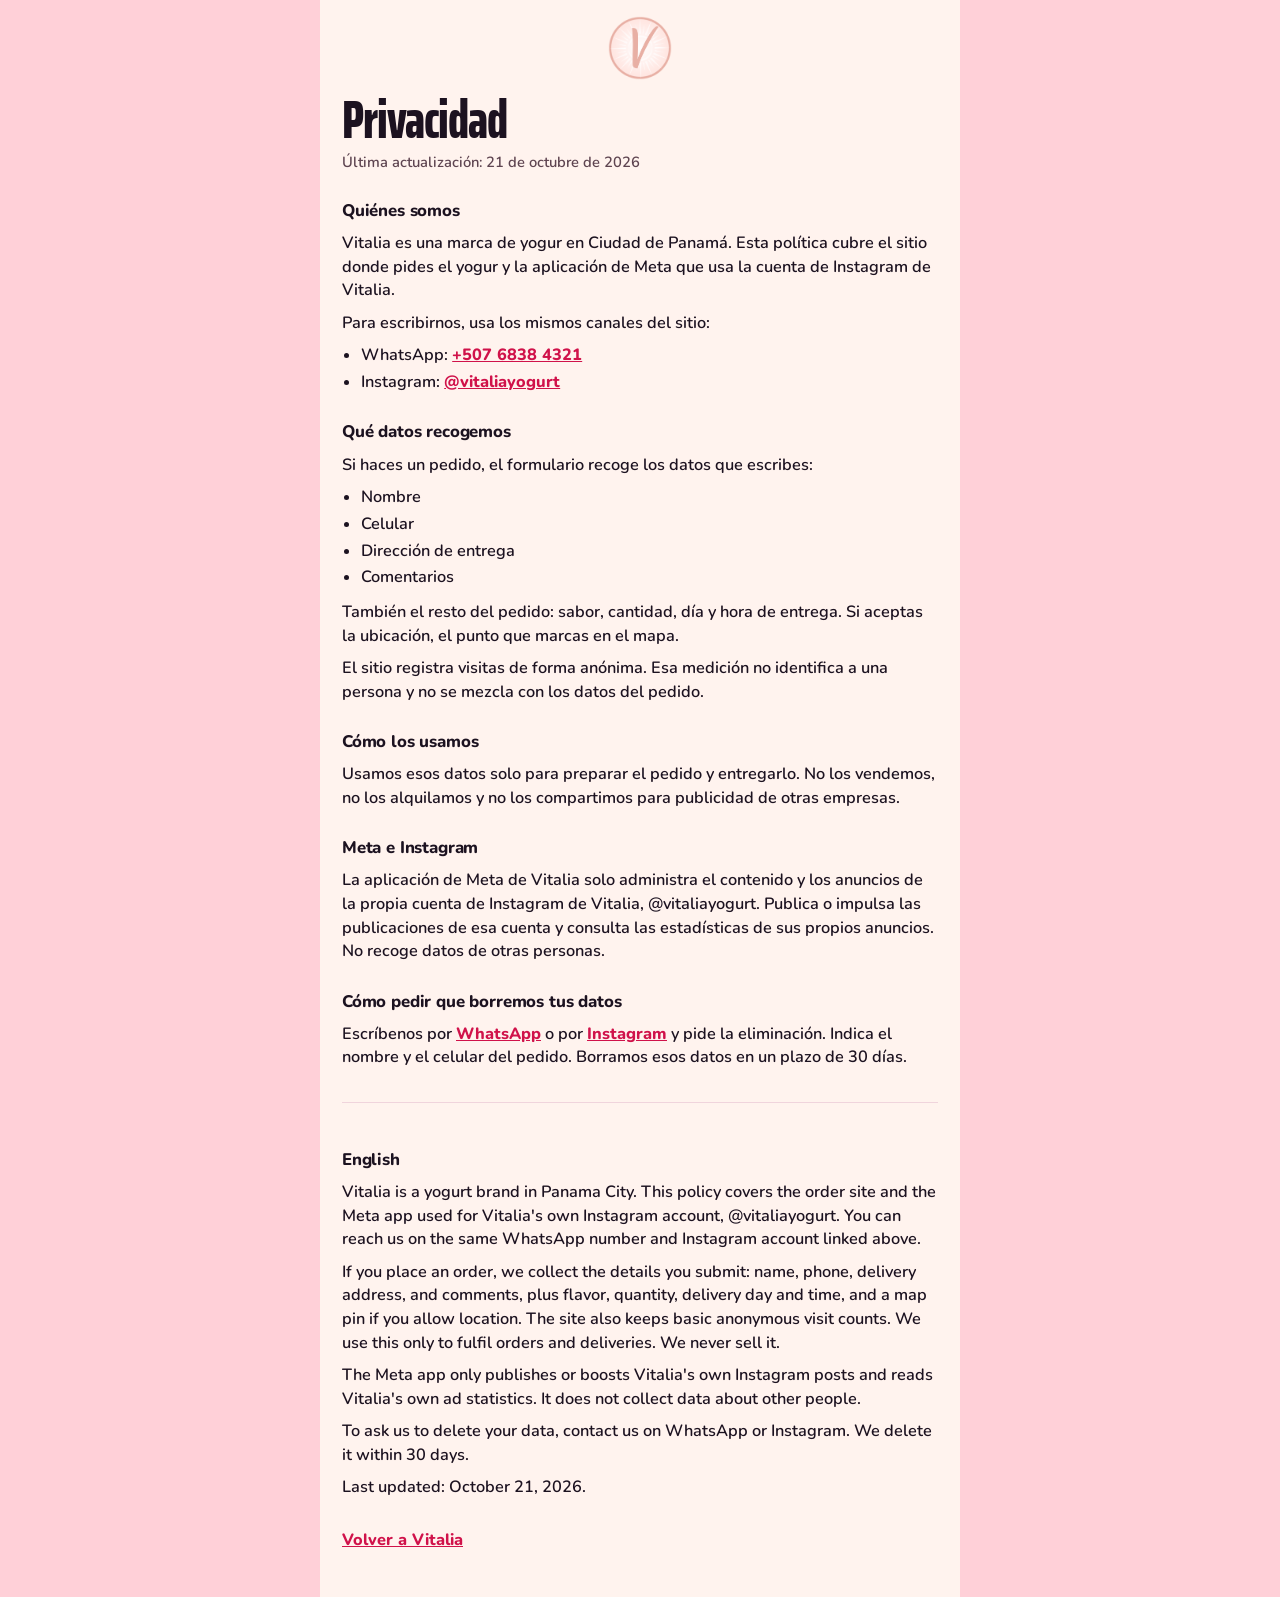
==== privacidad/index.html @ b2bb62fe "Add a privacy policy page for Vitalia's Meta app. The Spanish page at /privacidad/ covers order data" ====
<!DOCTYPE html>
<html lang="es">
<head>
  <meta charset="utf-8">
  <meta name="viewport" content="width=device-width, initial-scale=1, viewport-fit=cover">
  <title>Privacidad — Vitalia</title>
  <meta name="description" content="Política de privacidad de Vitalia, yogur en Ciudad de Panamá. Datos del pedido, analítica anónima y la app de Meta.">
  <meta name="theme-color" content="#FFF3EE">
  <link rel="icon" href="../assets/logo.png" type="image/png">
  <link rel="preconnect" href="https://fonts.googleapis.com">
  <link rel="preconnect" href="https://fonts.gstatic.com" crossorigin>
  <link href="https://fonts.googleapis.com/css2?family=Nunito:wght@600;800&family=Saira+Extra+Condensed:wght@800&display=swap" rel="stylesheet">
  <style>
    :root {
      --canvas: #fff3ee;
      --frame: #ffd0d8;
      --ink: #1c1220;
      --muted: #5e4450;
      --berry: #d0124a;
      --line: #f0d4dc;
      color-scheme: light;
    }

    * { box-sizing: border-box; }

    html, body { margin: 0; }

    body {
      font-family: "Nunito", "Avenir Next", "Segoe UI", sans-serif;
      font-weight: 600;
      color: var(--ink);
      background: var(--frame);
      line-height: 1.45;
    }

    :focus-visible {
      outline: 3px solid var(--ink);
      outline-offset: 3px;
    }

    ::selection { background: #ffe14a; color: var(--ink); }

    .page {
      width: min(640px, 100%);
      min-height: 100dvh;
      margin: 0 auto;
      background: var(--canvas);
      padding: calc(16px + env(safe-area-inset-top)) 22px calc(36px + env(safe-area-inset-bottom));
    }

    .top { display: flex; justify-content: center; }

    .logo {
      width: 64px;
      height: 64px;
      object-fit: contain;
    }

    h1 {
      margin: 8px 0 0;
      font-family: "Saira Extra Condensed", "Arial Narrow", Impact, sans-serif;
      font-weight: 800;
      font-size: clamp(2.6rem, 8vw, 3.4rem);
      line-height: 0.9;
      letter-spacing: -0.02em;
    }

    h2 {
      margin: 1.6rem 0 0.4rem;
      font-size: 1.05rem;
      font-weight: 800;
      letter-spacing: -0.01em;
    }

    p, li { font-size: 1.02rem; }

    p { margin: 0.55rem 0; }

    ul {
      margin: 0.4rem 0 0.7rem;
      padding-left: 1.2rem;
    }

    li { margin: 0.2rem 0; }

    a {
      color: var(--berry);
      font-weight: 800;
    }

    .updated {
      margin-top: 8px;
      color: var(--muted);
      font-size: 0.92rem;
    }

    .en {
      margin-top: 2rem;
      padding-top: 1.2rem;
      border-top: 1px solid var(--line);
    }

    .back { margin-top: 1.8rem; }

    @media (max-width: 520px) {
      body { background: var(--canvas); }
      .page { padding-left: 18px; padding-right: 18px; }
    }
  </style>
</head>
<body>
  <main class="page">
    <header class="top">
      <a href="../" aria-label="Vitalia"><img class="logo" src="../assets/logo.png" alt="" width="647" height="647"></a>
    </header>

    <h1>Privacidad</h1>
    <p class="updated">Última actualización: 21 de octubre de 2026</p>

    <h2>Quiénes somos</h2>
    <p>Vitalia es una marca de yogur en Ciudad de Panamá. Esta política cubre el sitio donde pides el yogur y la aplicación de Meta que usa la cuenta de Instagram de Vitalia.</p>
    <p>Para escribirnos, usa los mismos canales del sitio:</p>
    <ul>
      <li>WhatsApp: <a href="https://wa.me/50768384321">+507 6838 4321</a></li>
      <li>Instagram: <a href="https://www.instagram.com/vitaliayogurt/">@vitaliayogurt</a></li>
    </ul>

    <h2>Qué datos recogemos</h2>
    <p>Si haces un pedido, el formulario recoge los datos que escribes:</p>
    <ul>
      <li>Nombre</li>
      <li>Celular</li>
      <li>Dirección de entrega</li>
      <li>Comentarios</li>
    </ul>
    <p>También el resto del pedido: sabor, cantidad, día y hora de entrega. Si aceptas la ubicación, el punto que marcas en el mapa.</p>
    <p>El sitio registra visitas de forma anónima. Esa medición no identifica a una persona y no se mezcla con los datos del pedido.</p>

    <h2>Cómo los usamos</h2>
    <p>Usamos esos datos solo para preparar el pedido y entregarlo. No los vendemos, no los alquilamos y no los compartimos para publicidad de otras empresas.</p>

    <h2>Meta e Instagram</h2>
    <p>La aplicación de Meta de Vitalia solo administra el contenido y los anuncios de la propia cuenta de Instagram de Vitalia, @vitaliayogurt. Publica o impulsa las publicaciones de esa cuenta y consulta las estadísticas de sus propios anuncios. No recoge datos de otras personas.</p>

    <h2>Cómo pedir que borremos tus datos</h2>
    <p>Escríbenos por <a href="https://wa.me/50768384321">WhatsApp</a> o por <a href="https://www.instagram.com/vitaliayogurt/">Instagram</a> y pide la eliminación. Indica el nombre y el celular del pedido. Borramos esos datos en un plazo de 30 días.</p>

    <section class="en" lang="en">
      <h2>English</h2>
      <p>Vitalia is a yogurt brand in Panama City. This policy covers the order site and the Meta app used for Vitalia's own Instagram account, @vitaliayogurt. You can reach us on the same WhatsApp number and Instagram account linked above.</p>
      <p>If you place an order, we collect the details you submit: name, phone, delivery address, and comments, plus flavor, quantity, delivery day and time, and a map pin if you allow location. The site also keeps basic anonymous visit counts. We use this only to fulfil orders and deliveries. We never sell it.</p>
      <p>The Meta app only publishes or boosts Vitalia's own Instagram posts and reads Vitalia's own ad statistics. It does not collect data about other people.</p>
      <p>To ask us to delete your data, contact us on WhatsApp or Instagram. We delete it within 30 days.</p>
      <p>Last updated: October 21, 2026.</p>
    </section>

    <p class="back"><a href="../">Volver a Vitalia</a></p>
  </main>
</body>
</html>
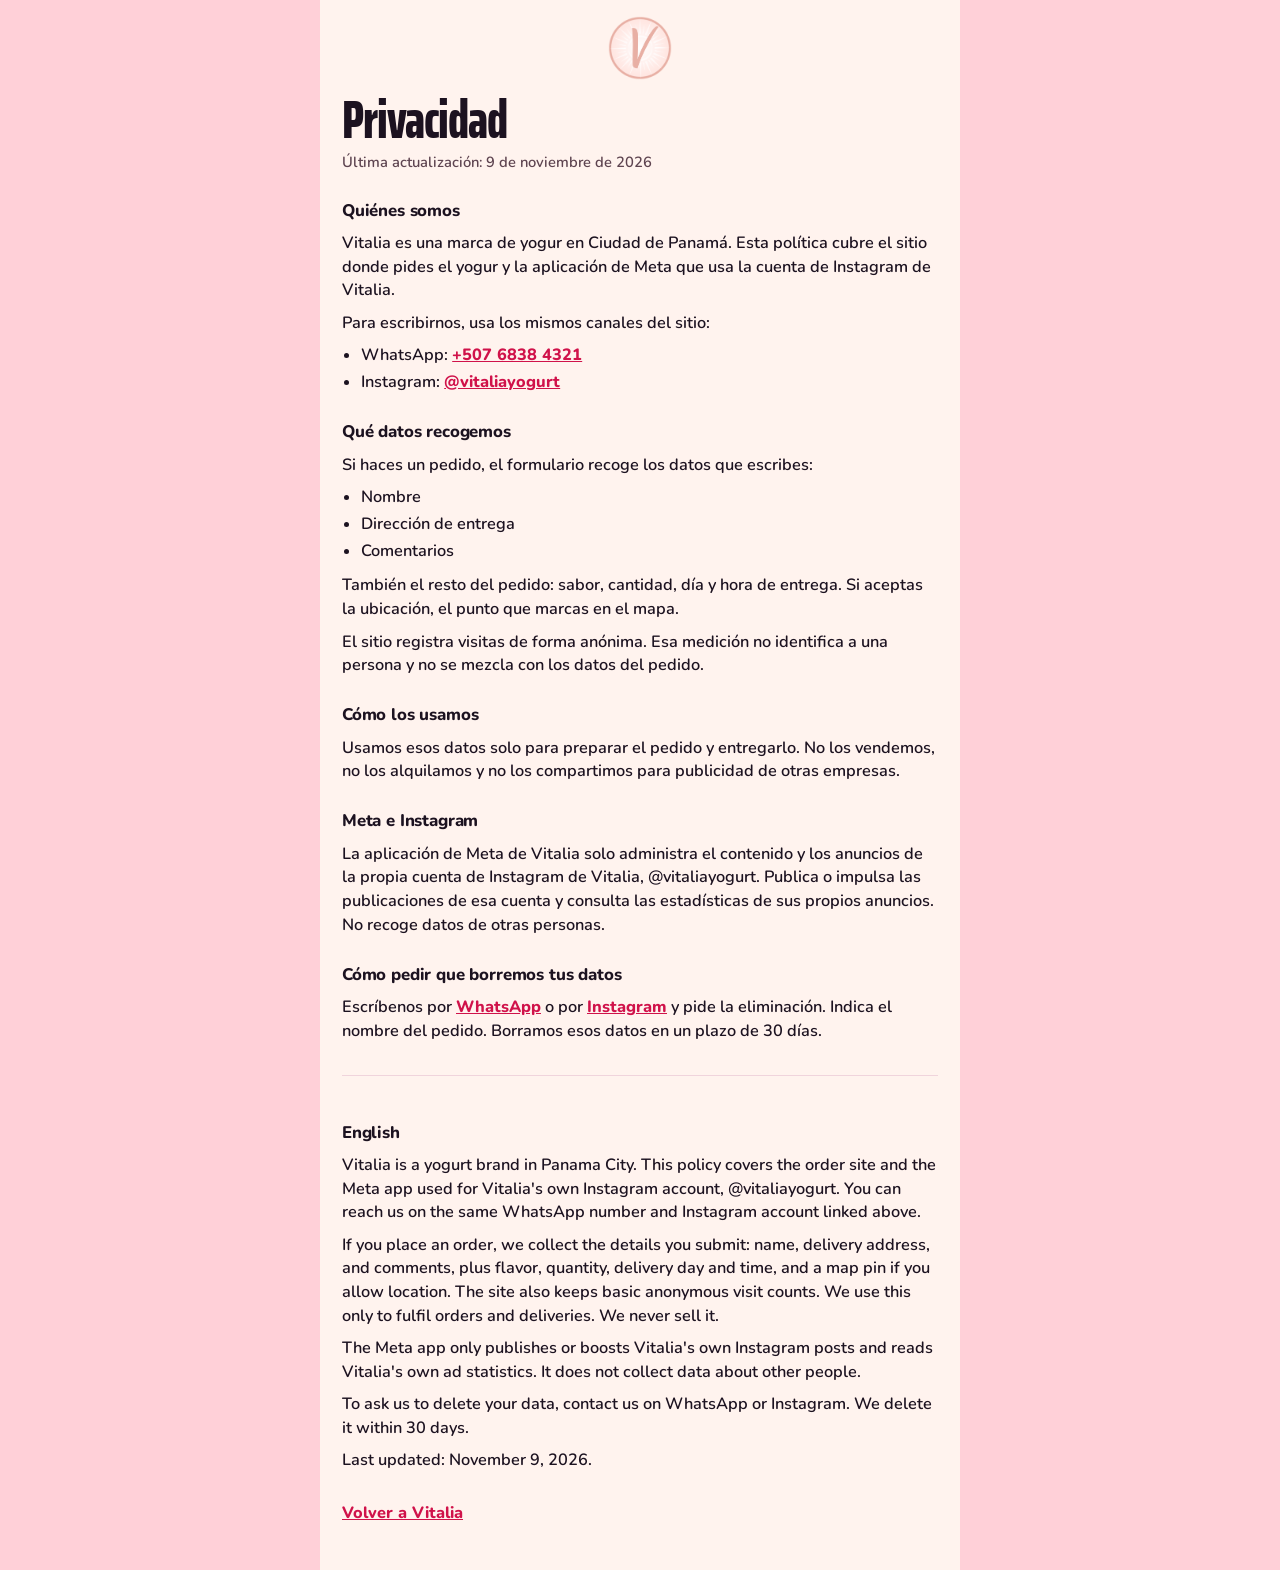
==== commit 0c80718e: "Drop the phone field and shorten the WhatsApp button. Orders no longer ask for a phone number, and t" ====
--- a/privacidad/index.html
+++ b/privacidad/index.html
@@ -115,7 +115,7 @@
     </header>
 
     <h1>Privacidad</h1>
-    <p class="updated">Última actualización: 21 de octubre de 2026</p>
+    <p class="updated">Última actualización: 9 de noviembre de 2026</p>
 
     <h2>Quiénes somos</h2>
     <p>Vitalia es una marca de yogur en Ciudad de Panamá. Esta política cubre el sitio donde pides el yogur y la aplicación de Meta que usa la cuenta de Instagram de Vitalia.</p>
@@ -129,7 +129,6 @@
     <p>Si haces un pedido, el formulario recoge los datos que escribes:</p>
     <ul>
       <li>Nombre</li>
-      <li>Celular</li>
       <li>Dirección de entrega</li>
       <li>Comentarios</li>
     </ul>
@@ -143,15 +142,15 @@
     <p>La aplicación de Meta de Vitalia solo administra el contenido y los anuncios de la propia cuenta de Instagram de Vitalia, @vitaliayogurt. Publica o impulsa las publicaciones de esa cuenta y consulta las estadísticas de sus propios anuncios. No recoge datos de otras personas.</p>
 
     <h2>Cómo pedir que borremos tus datos</h2>
-    <p>Escríbenos por <a href="https://wa.me/50768384321">WhatsApp</a> o por <a href="https://www.instagram.com/vitaliayogurt/">Instagram</a> y pide la eliminación. Indica el nombre y el celular del pedido. Borramos esos datos en un plazo de 30 días.</p>
+    <p>Escríbenos por <a href="https://wa.me/50768384321">WhatsApp</a> o por <a href="https://www.instagram.com/vitaliayogurt/">Instagram</a> y pide la eliminación. Indica el nombre del pedido. Borramos esos datos en un plazo de 30 días.</p>
 
     <section class="en" lang="en">
       <h2>English</h2>
       <p>Vitalia is a yogurt brand in Panama City. This policy covers the order site and the Meta app used for Vitalia's own Instagram account, @vitaliayogurt. You can reach us on the same WhatsApp number and Instagram account linked above.</p>
-      <p>If you place an order, we collect the details you submit: name, phone, delivery address, and comments, plus flavor, quantity, delivery day and time, and a map pin if you allow location. The site also keeps basic anonymous visit counts. We use this only to fulfil orders and deliveries. We never sell it.</p>
+      <p>If you place an order, we collect the details you submit: name, delivery address, and comments, plus flavor, quantity, delivery day and time, and a map pin if you allow location. The site also keeps basic anonymous visit counts. We use this only to fulfil orders and deliveries. We never sell it.</p>
       <p>The Meta app only publishes or boosts Vitalia's own Instagram posts and reads Vitalia's own ad statistics. It does not collect data about other people.</p>
       <p>To ask us to delete your data, contact us on WhatsApp or Instagram. We delete it within 30 days.</p>
-      <p>Last updated: October 21, 2026.</p>
+      <p>Last updated: November 9, 2026.</p>
     </section>
 
     <p class="back"><a href="../">Volver a Vitalia</a></p>
